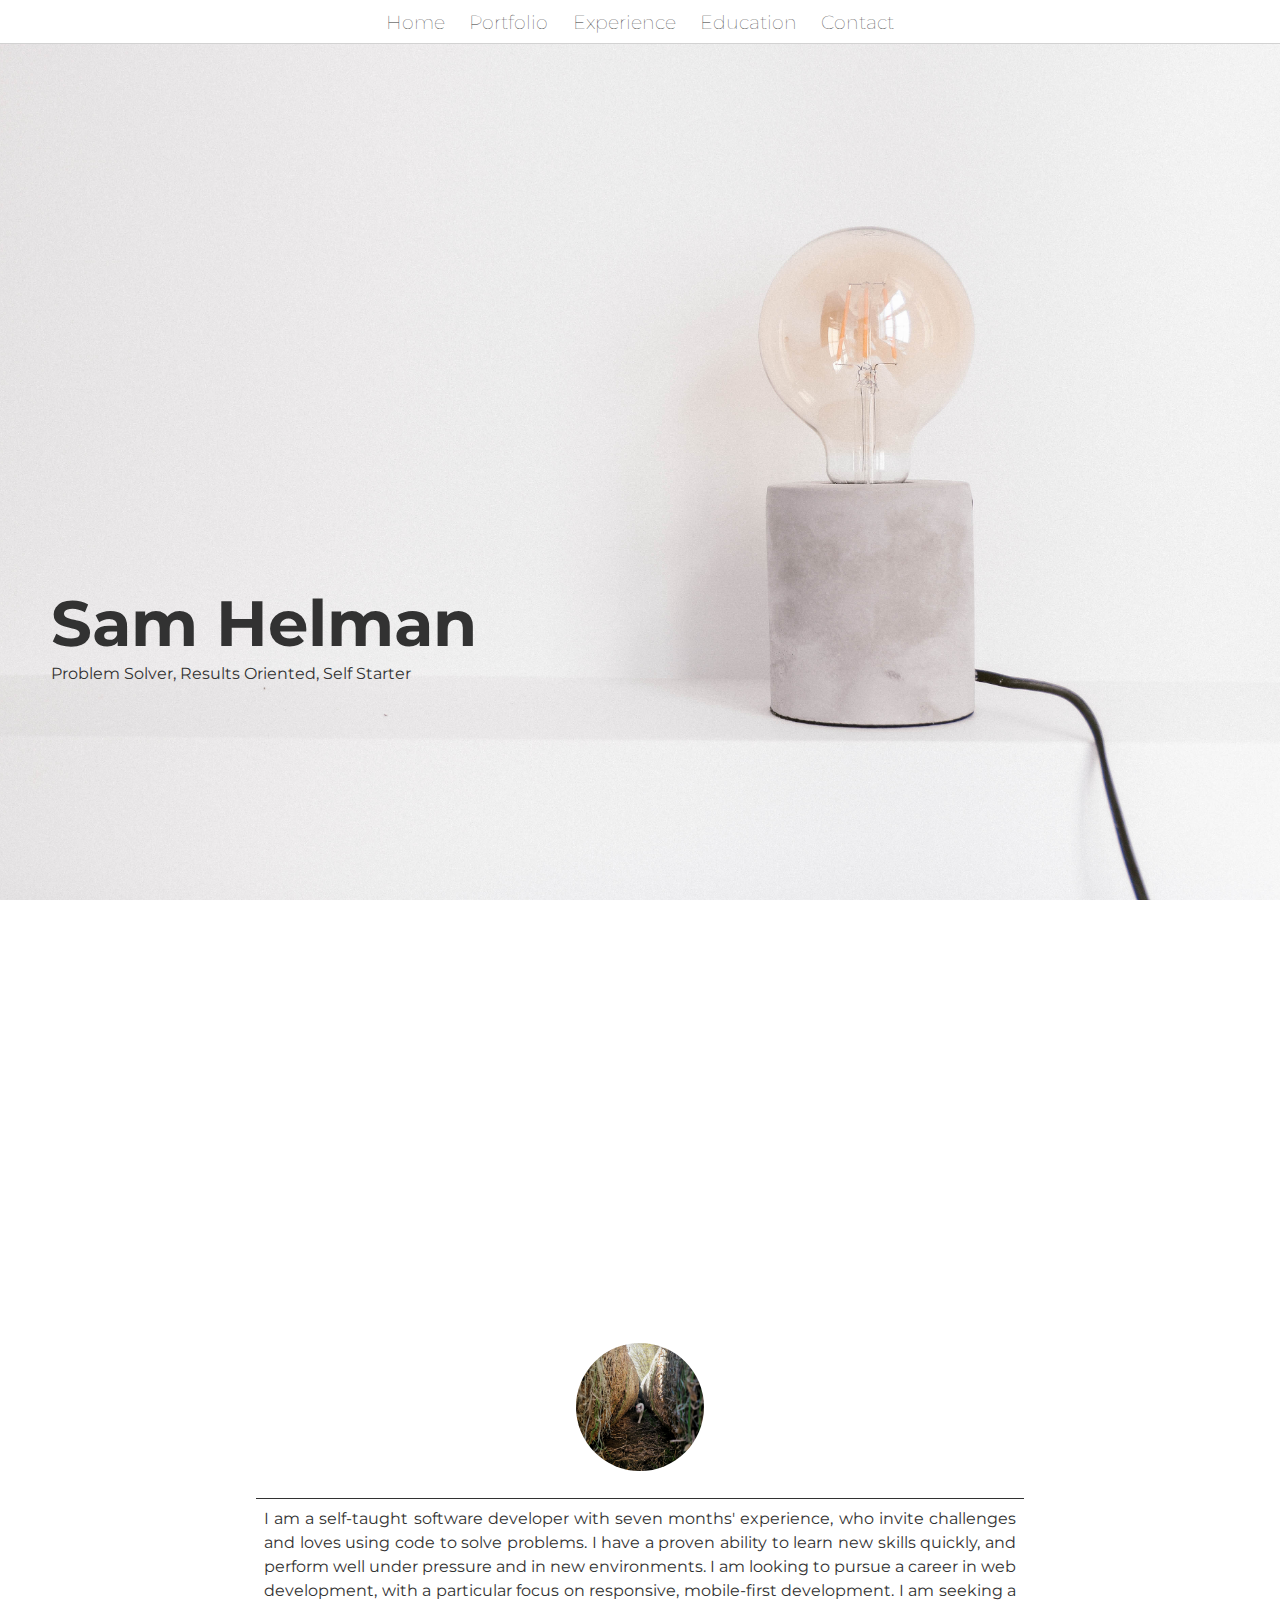
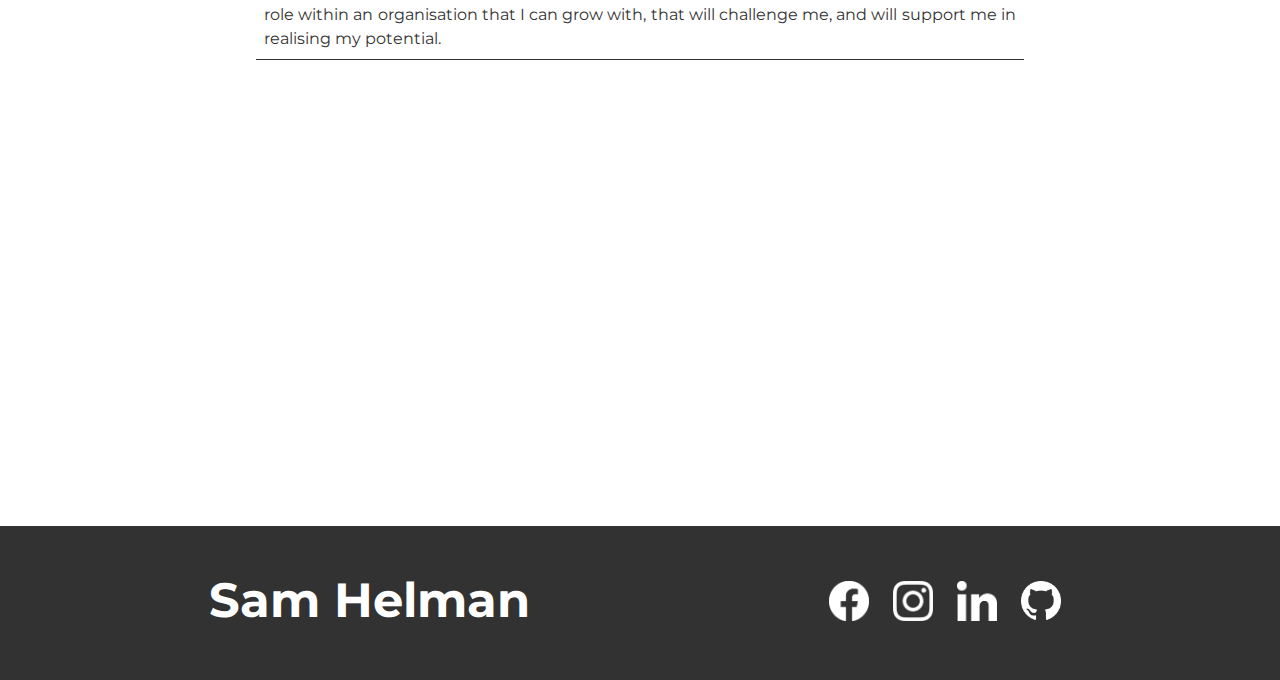
==== index.html @ f95c7892 "Fixed bug on title for short screen heights." ====
<!DOCTYPE html>
<html>
  <head>
    <link href="//fonts.googleapis.com/css2?family=Montserrat:ital,wght@0,400;0,500;0,600;1,200;1,300;1,400&display=swap" rel="stylesheet">
    <link rel="stylesheet" href="style.css">
    <meta name="viewport" content="width=device-width, initial-scale=1, minimum-scale=1" />
    <title>Sam Helman - Home</title>
    <link rel="SHORTCUT ICON" href="favicon.ico" type="image/x-icon" />
    <link rel="ICON" href="./icons/favicon.ico" type="image/ico" />
  </head>
  <body onresize="resizeNav()">

    <div id="grey" class="grey"></div>

    <header class="main-header">
      <img id="toggle" class="menu-icon" src="./icons/menu-icon.svg" alt="Menu" width="50px" height="50px"/>
      <nav class="nav main-nav">
        <ul id="nav-bar" class="collapsable">
          <li><a href="./index.html">Home</a></li>
          <li><a href="./portfolio.html">Portfolio</a></li>
          <li><a href="./experience.html">Experience</a></li>
          <li><a href="./education.html">Education</a></li>
          <li><a href="./dev.html">Contact</a></li>
        </ul>
      </nav>
    </header>

    <main>
      <div class="fill-screen main-content-title">
        <h1>Sam Helman</h1>
        <p>Problem Solver, Results Oriented, Self Starter</p>
      </div>
      
      <div class="fill-screen">
        <div class="profile-pic-container">
          <img id="profile-pic" class="profile-pic" src="./images/pierogi.jpg" alt="Image of Sam could not be displayed.">
        </div>
        <div class="quote-container">
          <p class="quote">
            I am a self-taught software developer with seven months' experience, 
            who invite challenges and loves using code to solve problems.
            I have a proven ability to learn new skills quickly, 
            and perform well under pressure and in new environments. 
            I am looking to pursue a career in web development, with a 
            particular focus on responsive, mobile-first development. 
            I am seeking a role within an organisation that I can grow with, 
            that will challenge me, and will support me in realising 
            my potential.
          </p>
        </div>     
      </div>  
    </main>

    <div id="open-image-container" class="open-image-container">
      <img id="close-icon" class="close-icon" src="./icons/close-white.svg">
      <div id="profilePic-grid" class="image-grid scroll-snap-parent">
        <div class="image-container scroll-snap-child">
          <img class="image" src="./images/pierogi.jpg">
        </div>
      </div>
    </div>
    
    <footer>
      <div class="footer">
        <h1 id="wide">Sam Helman</h1>
        <div class="icons">
          <a href="https://facebook.com/sam.helman.9/" target="_blank"><img src="./icons/fb.png" width=40px/></a>
          <a href="https://instagram.com/samhelman/" target="_blank"><img src="./icons/ig.png" width=40px/></a>
          <a href="www.linkedin.com/in/sam-helman" target="_blank"><img src="./icons/in.png" width=40px/></a>
          <a href="https://github.com/samhelman/" target="_blank"><img src="./icons/gh.png" width=40px/></a>
        </div>
        <h1 id="narrow">Sam Helman</h1>
      </div>
    </footer>
  </body>

  <!--sitewide script. script necessary for whole site.-->
  <script>
    //sets the height of the nav bar to auto
    function openNav() {
      document.getElementById("nav-bar").style.height = "auto"
    };
    //sets the height of the nav bar to zero
    function closeNav() {
      document.getElementById("nav-bar").style.height = "0"
    };
    //function that toggles the nav bar open/closed
    function toggleNav() {
      var height = document.getElementById("nav-bar").clientHeight
      if (height > 0) {
        closeNav()
      } else {
        openNav()
      }
    };
    const toggle = document.getElementById("toggle");
    toggle.addEventListener("click", toggleNav);
    
    //function to automatically show/hide the nav bar on orientation change
    function resizeNav() {
      if (window.innerWidth > 600) {
        document.getElementById("nav-bar").style.height = "auto"
      } else {
        document.getElementById("nav-bar").style.height = "0"
      }
    }
  </script>

  <!--page script only-->
  <script>
    
    //opens image, centers, disables scrolling when clicked

    function disableScroll() { 
      // Get the current page scroll position 
      scrollTop = window.pageYOffset || document.documentElement.scrollTop; 
      scrollLeft = window.pageXOffset || document.documentElement.scrollLeft, 
      // if any scroll is attempted, set this to the previous value 
      window.onscroll = function() { 
        window.scrollTo(scrollLeft, scrollTop); 
      }; 
    }  

    function enableScroll() { 
      window.onscroll = function() {}; 
    }

    function scrollToCenter(id) {
      var el = document.getElementById(id);
      el.scrollIntoView({block: "center"})
    }

    var grey = document.getElementById("grey")
    var imageContainer = document.getElementById("open-image-container")
    var closeIcon = document.getElementById("close-icon")

    function openImageContainer(id, child_id) {
      imageContainer.style.display = "initial"
      var el = document.getElementById(child_id)
      el.style.height = "auto"
      el.style.overflow = "scroll"
      el.scrollTo(0,0)
      grey.style.display = "initial"
      scrollToCenter(id)
      disableScroll()
    }

    function closeImageContainer() {
      imageContainer.style.display = "none"
      grey.style.display = "none"
      //closeGrid("grid")
      closeGrid("profilePic-grid")
      enableScroll()
    }

    function closeGrid(gridId) {
      var grid = document.getElementById(gridId)
      grid.style.height = "0"
      grid.style.overflow = "hidden"
    }

    //open image event listeners
    var profilePic = document.getElementById("profile-pic")
    profilePic.addEventListener("click", function(){openImageContainer("profile-pic", "profilePic-grid")})

    //close image event listeners
    grey.addEventListener("click", closeImageContainer)
    closeIcon.addEventListener("click", closeImageContainer)
  </script>
</html>
---- style.css ----
@import url("https://fonts.googleapis.com/css2?family=Montserrat:ital,wght@0,400;0,500;0,600;1,200;1,300;1,400&display=swap");

* {
  box-sizing: border-box;
  font-family: 'Montserrat', sans-serif;
  padding: 0;
  margin: 0;
  color: rgba(50,50,50,1);
}

.grey {
  display: none;
  position: fixed;
  top: 0;
  left: 0;
  background-color: rgba(0,0,0,.9);
  height: 100vh;
  overflow: hidden;
  width: 100vw;
  z-index: 100;
}

.main-header {
  font-size: 1.2em;
  background-color: white;
  height: auto;
  width: 100%;
}

.nav li {
  text-align: center;
}

.nav a {
  display: list-item;
  padding: .5em;
  text-decoration: none;
}

.nav a:hover {
  background-color: rgba(210,210,210,.3);
}

.main-nav {
  text-align: center;
  font-size: 1.2em;
  font-weight: lighter;
  border-bottom: 1px solid rgba(210,210,210,1);
}

.collapsable {
  height: 0;
  overflow: hidden;
}

main div {
  padding: 3vh 5vw;
}

.fill-screen {
  min-height: 100vh;
}

.half-screen {
  min-height: 50vh;
}

.quarter-screen {
  min-height: 25vh;
}

.main-content-title {
  background: url("./images/background-lightbulb.jpg") no-repeat center right scroll;
  background-size: cover;
  padding: 10vh 4vw;
}

.main-content-title h1 {
  font-size: 12vw;
}

.main-content-title p {
  font-size: 4vw;
  padding: 0;
}

main h2 {
  text-align: center;
}

main p {
  font-size: 1.2em;
  text-align: justify;
  line-height: 1.5rem;
  padding-top: 1.25rem;
}

main ul {
  list-style-position: inside;
}

main li {
  font-size: 1.2em;
  text-align: left;
  line-height: 1.5rem;
  padding-top: 1.25rem;
}

.background-image {
  background: url(./images/pierogi.jpg) no-repeat center center fixed;
  background-size: cover;
}

.secondary {
  background-color: rgba(100,100,100,1);
}

.secondary h1 {
  color: white;
}

.secondary h2 {
  color: white;
}

.secondary p {
  color: white;
}

.secondary li {
  color: white;
}

.secondary a {
  color: white;
}

.quote {
  padding: .5em;
  border-top: 1px solid rgba(50,50,50,1);
  border-bottom: 1px solid rgba(50,50,50,1);
  margin-right: 5vw;
  margin-left: 5vw;
}

.profile-pic-container {
  padding: 0;
  position: relative;
}

.profile-pic {
  margin: 3vh auto;
  display: block;
  width: 30%;
  border-radius: 50%;
}

.profile-pic-open {
  height: 0;
  overflow: hidden;
  padding: 0;
  position: absolute;
  top: 50%;
  left: 50%;
  margin-right: -50%;
  transform: translate(-50%, -50%);
  z-index: 101;
}

.open-image {
  max-width: 99vw;
  max-height: 99vh;
  border: 3px solid rgba(50,50,50,1)
}

.close-icon {
  position: fixed;
  right: 0;
  width: 5vw;
  max-width: 25px;
  margin: 3%;
  background-color: rgba(0,0,0,.5);
  z-index: 105;
}

.footer {
  background-color: rgba(50,50,50,1);
  padding: 5vh 5vw;
  display: inline-block;
  width: 100%;
}

.footer h1 {
  color: white;
  font-size: 3em;
  text-align: center;
  margin: auto;
  margin-top: 5vh;
  line-height: auto;
}

#wide {
  display: none;
}

#narrow {
  display: block;
}

.icons {
  text-align: center;
  margin: 0 auto;
}

.icons img {
  margin: 10px;
}

.button {
  font-size: 1.2em;
  background-color: seagreen;
  color: white;
  border-radius: 1rem;
  padding: 1rem;
  display: inline-flex;
  text-decoration: none;
}

.container {
  padding: 0;
}

.top-item {
  padding: .5em 0 .5em 0;
}

.bottom-item {
  padding: 1em 0 1em 0;
}

.preview {
  max-width: 100%;
  max-height: 80vh;
  border: 2px solid white;
  display: block;
  margin: auto;
}

.relative {
  position: relative;
}

.coming-soon {
  font-size: 4em;
  text-align: center;
  color: white;
  position: absolute;
  top: 50%;
  left: 50%;
  margin-right: -50%;
  transform: translate(-50%, -50%);
}

.open-image-container {
  display: none;
  width: 95vw;
  height: 95vh;
  position: fixed;
  margin: 0;
  top: 50%;
  left: 50%;
  transform: translate(-50%,-50%);
  background-color: rgba(100,100,100,.5);
  border: 1px solid white;
  z-index: 101;
}

.image-grid {
  display: grid;
  max-width: 94vw;
  max-height: 94vh;
  height: 0;
  overflow-x: scroll;
  -ms-overflow-style: none;
  scrollbar-width: none;
}

.image-grid::-webkit-scrollbar {
  display: none;
}

.image-container {
  height: 94vh;
  max-width: 94vw;
  max-height: 94vh;
}

.image {
  max-width: 92vw;
  max-height: 92vh;
  display: block;
  margin: 2vh auto;
  position: relative;
  margin: 0;
  top: 50%;
  left: 50%;
  transform: translate(-50%, -50%);
}

.scroll-snap-parent {
  scroll-snap-type: y mandatory;
}

.scroll-snap-child {
  scroll-snap-align: center;
}

.school-info {
  padding-left: 0;
  padding-right: 0;
}

div .subtitle {
  padding: 0;
  font-size: 1em;
  font-style: italic;
  text-align: left;
}

.warwick-background {
  background: url(./images/warwick.jpg) no-repeat center center fixed;
  background-size: cover;
}

.western-background {
  background: url(./images/western.jpg) no-repeat center center fixed;
  background-size: cover;
}

.image-link {
  display: block;
  margin: auto;
}

.image-link-image {
  display: block;
  margin: auto;
  max-width: 100%;
  max-height: 80vh;
}

.overlay-container {
  position: relative;
  padding: 0;
}

.overlay {
  height: 100%;
  width: 100%;
  padding: 0;
  position: absolute;
  top: 0;
  bottom: 0;
  left: 0;
  right: 0;
  opacity: 0;
  transition: .5s ease;
  background-color: rgb(0,0,0);
}

.overlay:hover {
  opacity: .5;
}

@media only screen and (min-width: 800px) {
  .footer {
    display: inline-flex;
  }
  .footer h1 {
    margin-top: 0;
  }
  #wide {
    display: initial;
  }
  #narrow {
    display: none;
  }
}

@media only screen and (min-width: 600px) {
  .menu-icon {
      display: none;
  }
  .collapsable {
    height: auto;
  }
  .main-header {
    position: fixed;
    height: 44px;
    z-index: 10;
  }
  main {
    position: relative;
    top: 44px;
  }
  .main-nav {
    font-size: 1em;
  }
  .nav li {
    display: inline;
  }
  .nav a {
    display: inline-block;
  }
  .main-content-title {
    padding: 60vh 4vw;
  }
  .main-content-title h1 {
    font-size: 4em;
  }
  .main-content-title p {
    font-size: 1em;
  }
  .profile-pic {
    width: 8rem;
  }
  .quote-container {
    padding: 0;
  }
  main div {
    padding: 10vh 15vw;
  }
  .top {
    padding-top: 5vh;
  }
  main div p {
    font-size: 1em;
  }
  main div li {
    font-size: 1em;
  }
  .main-content-title {
    background-attachment: fixed;
  }
  .button {
    font-size: 1em;
  }
  .container {
    display: inline-flex;
    margin-bottom: 1em;
  }
  .left-item {
    padding: 0;
    margin-right: .5rem;
    width: 50%;
  }
  .right-item {
    padding: 0;
    margin-left: .5rem;
    width: 50%;
  }
  .preview {
    position: relative;
    margin: 0;
    top: 50%;
    left: 50%;
    transform: translate(-50%,-50%);
    height: auto;
    max-height: 70vh;
    width: auto;
    max-width: 100%;
  }
  .image-link {
    position: relative;
    top: 50%;
    left: 50%;
    transform: translate(-50%, -50%);
  }
  .button:hover {
    background-color: rgba(50,50,50,1);
    color: white;
  }
  .close-icon {
    width: 3rem;
    margin: 1rem;
  }
  #coming-soon {
    min-height: 50vh;
  }
  .school-info {
    padding: 0;
  }
  .school .subtitle {
    font-size: .8em;
  }
  .footer {
    position: relative;
    top: 44px;
  }
}

@media only screen and (max-height: 450px) {
  .main-content-title {
    padding: 10vh 4vw;
  }
}
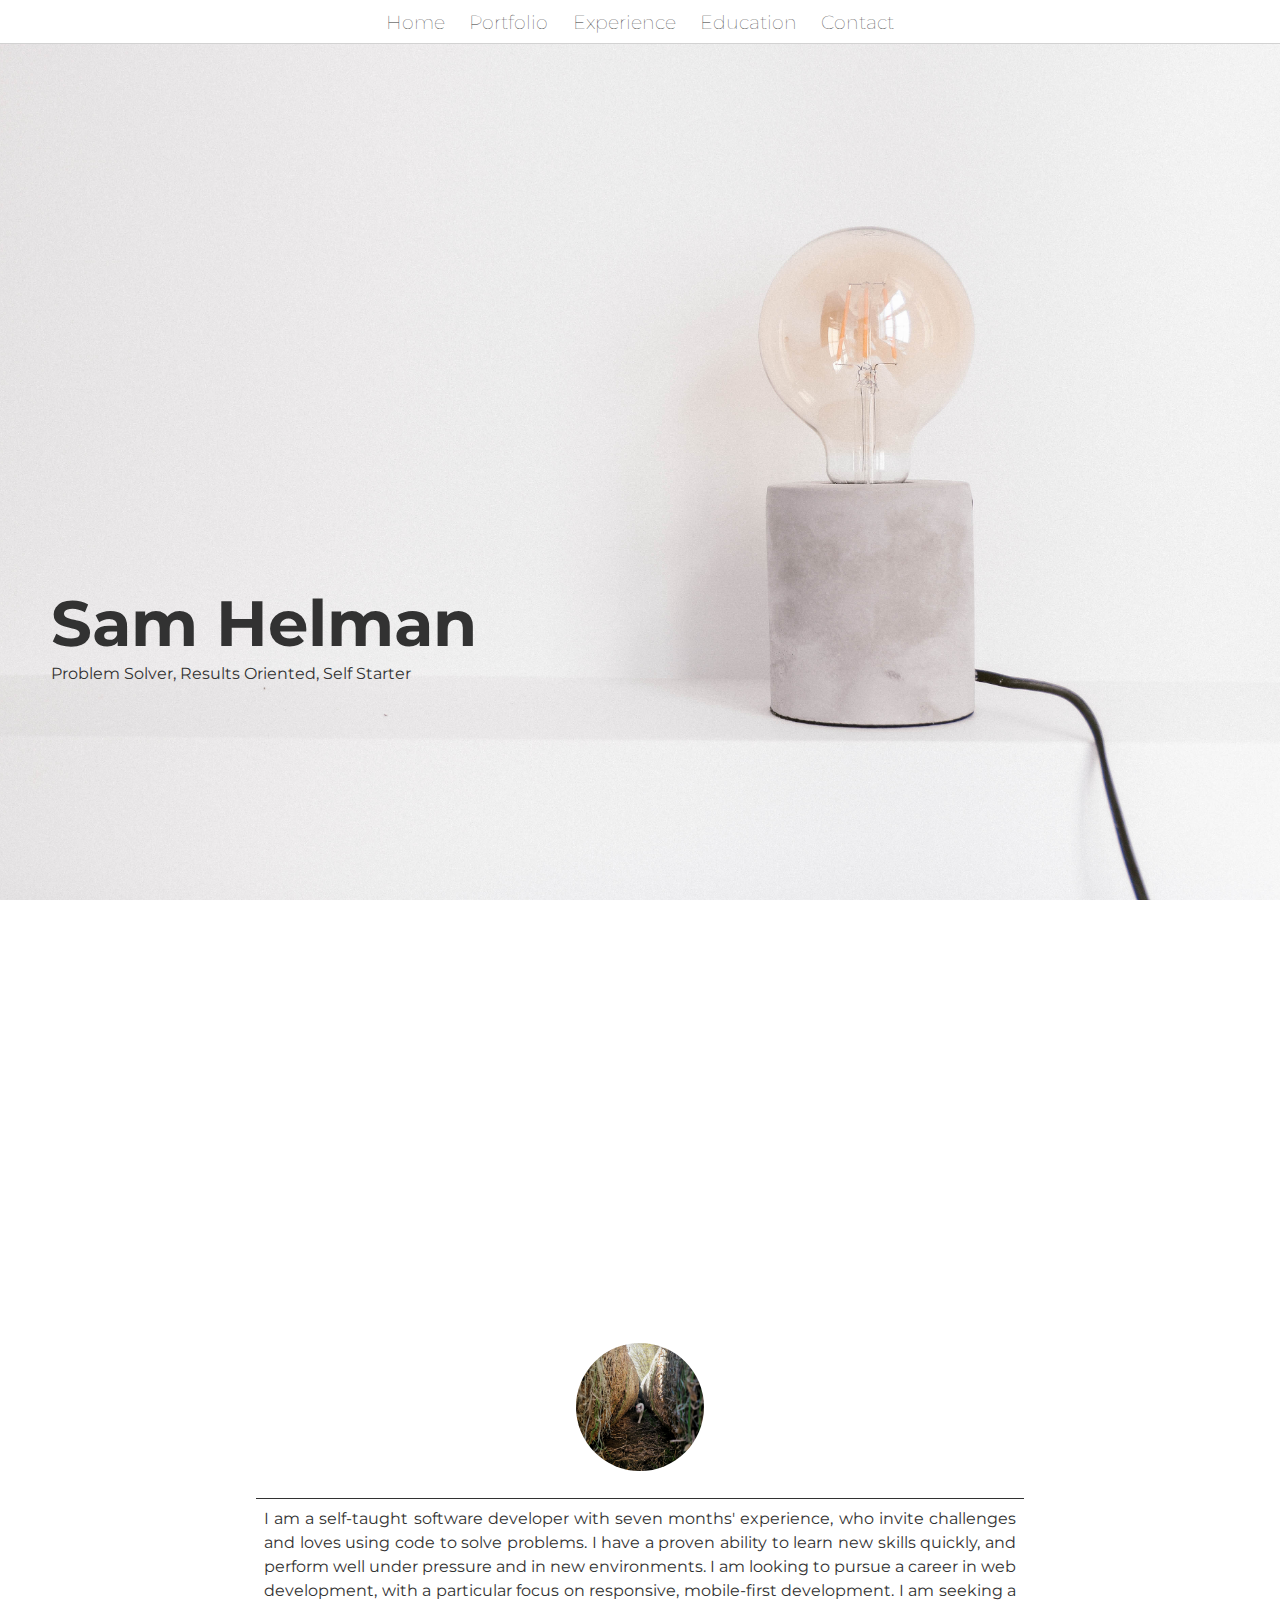
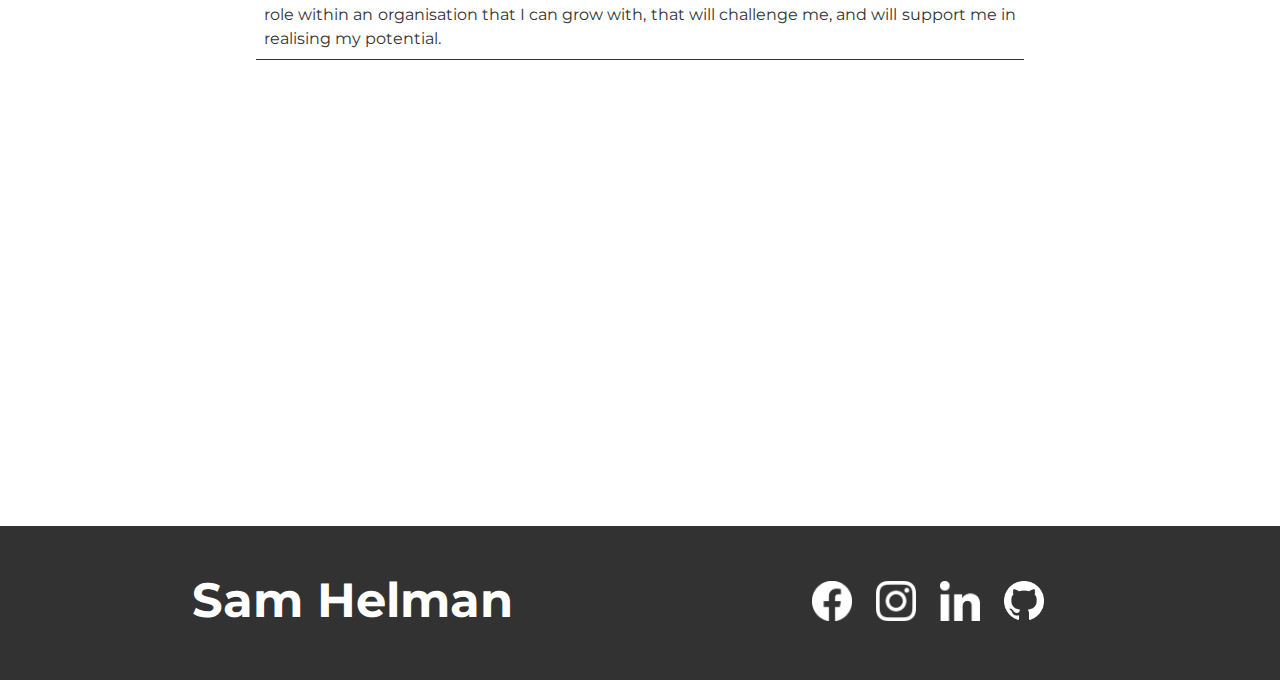
==== commit 9d959ea3: "Updated footer to link to home page when 'Sam Helman' is clicked" ====
--- a/index.html
+++ b/index.html
@@ -16,11 +16,11 @@
       <img id="toggle" class="menu-icon" src="./icons/menu-icon.svg" alt="Menu" width="50px" height="50px"/>
       <nav class="nav main-nav">
         <ul id="nav-bar" class="collapsable">
-          <li><a href="./index.html">Home</a></li>
-          <li><a href="./portfolio.html">Portfolio</a></li>
-          <li><a href="./experience.html">Experience</a></li>
-          <li><a href="./education.html">Education</a></li>
-          <li><a href="./dev.html">Contact</a></li>
+          <li><a href="https://samhelman.github.io/">Home</a></li>
+          <li><a href="https://samhelman.github.io/portfolio">Portfolio</a></li>
+          <li><a href="https://samhelman.github.io/experience">Experience</a></li>
+          <li><a href="https://samhelman.github.io/education">Education</a></li>
+          <li><a href="https://samhelman.github.io/contact">Contact</a></li>
         </ul>
       </nav>
     </header>
@@ -62,14 +62,16 @@
     
     <footer>
       <div class="footer">
-        <h1 id="wide">Sam Helman</h1>
+        <div class="link-container" id="wide">
+          <a href="https://samhelman.github.io/"><h1>Sam Helman</h1></a>
+        </div>
         <div class="icons">
           <a href="https://facebook.com/sam.helman.9/" target="_blank"><img src="./icons/fb.png" width=40px/></a>
           <a href="https://instagram.com/samhelman/" target="_blank"><img src="./icons/ig.png" width=40px/></a>
-          <a href="www.linkedin.com/in/sam-helman" target="_blank"><img src="./icons/in.png" width=40px/></a>
+          <a href="https://linkedin.com/in/sam-helman" target="_blank"><img src="./icons/in.png" width=40px/></a>
           <a href="https://github.com/samhelman/" target="_blank"><img src="./icons/gh.png" width=40px/></a>
         </div>
-        <h1 id="narrow">Sam Helman</h1>
+        <a href="https://samhelman.github.io/"><h1 id="narrow">Sam Helman</h1></a>
       </div>
     </footer>
   </body>
@@ -167,4 +169,4 @@
     grey.addEventListener("click", closeImageContainer)
     closeIcon.addEventListener("click", closeImageContainer)
   </script>
-</html>+</html>
--- a/style.css
+++ b/style.css
@@ -135,12 +135,14 @@
   color: white;
 }
 
+.quote-container {
+  padding: 0;
+}
+
 .quote {
   padding: .5em;
   border-top: 1px solid rgba(50,50,50,1);
   border-bottom: 1px solid rgba(50,50,50,1);
-  margin-right: 5vw;
-  margin-left: 5vw;
 }
 
 .profile-pic-container {
@@ -190,15 +192,20 @@
   width: 100%;
 }
 
-.footer h1 {
-  color: white;
-  font-size: 3em;
+.footer a h1 {
+  color: white;
+  font-size: 3rem;
   text-align: center;
   margin: auto;
   margin-top: 5vh;
   line-height: auto;
 }
 
+.link-container {
+  text-align: center;
+  width: 100%;
+}
+
 #wide {
   display: none;
 }
@@ -210,6 +217,7 @@
 .icons {
   text-align: center;
   margin: 0 auto;
+  width: 100%;
 }
 
 .icons img {
@@ -372,11 +380,58 @@
   opacity: .5;
 }
 
+.get-in-touch {
+  top: 44px;
+}
+
+.form-container label {
+  color: white;
+  font-size: 1.2em;
+}
+
+.form-container input {
+  margin-top: 5px;
+  margin-bottom: 20px;
+  font-size: 1.2em;
+  border: 1px solid rgba(50,50,50,1);
+  padding: 5px;
+}
+
+.form-container .input {
+  width: 100%;
+}
+
+.form-container textarea {
+  margin-top: 5px;
+  margin-bottom: 20px;
+  width: 100%;
+  min-height: 200px;
+  height: 30vh;
+  padding: 5px;
+  font-size: 1.2em;
+  border: 1px solid rgba(50,50,50,1);
+}
+
+.form-container .disclaimer {
+  margin: 5px;
+}
+
+.form-container .disclaimer-label {
+  font-size: 0.9em;
+}
+
+.form-container .submit-button {
+  border-radius: 5px;
+  padding: 10px;
+  margin-top: 20px;
+  margin-bottom: 5px;
+}
+
 @media only screen and (min-width: 800px) {
   .footer {
     display: inline-flex;
   }
-  .footer h1 {
+  .footer a h1 {
     margin-top: 0;
   }
   #wide {
@@ -424,8 +479,9 @@
   .profile-pic {
     width: 8rem;
   }
-  .quote-container {
-    padding: 0;
+  .quote {
+    margin-right: 5vw;
+    margin-left: 5vw;
   }
   main div {
     padding: 10vh 15vw;
@@ -497,6 +553,21 @@
     position: relative;
     top: 44px;
   }
+  .get-in-touch p {
+    text-align: center;
+  }
+  .form-container input {
+    font-size: 1em;
+  }
+  .form-container label {
+    font-size: 1em;
+  }
+  .form-container textarea {
+    font-size: 1em;
+  }
+  .form-container .disclaimer-label {
+    font-size: .8em;
+  }
 }
 
 @media only screen and (max-height: 450px) {
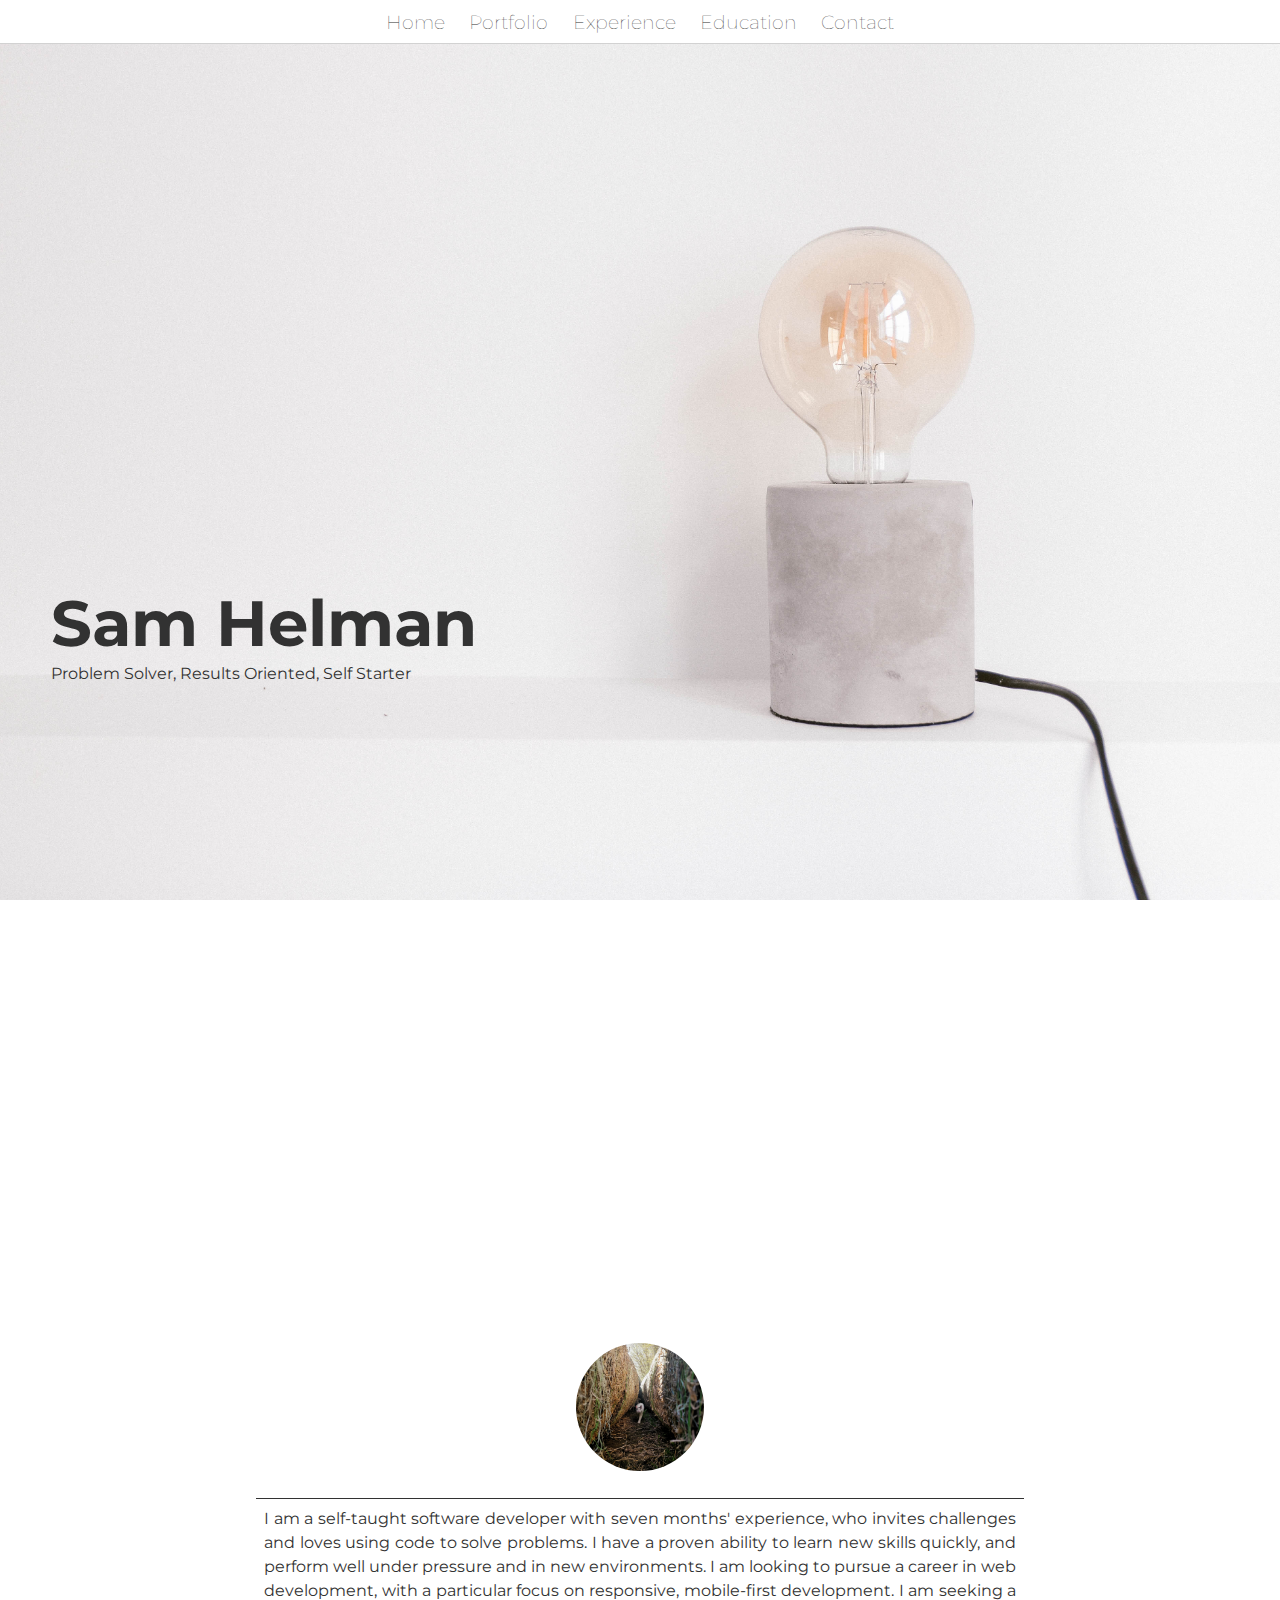
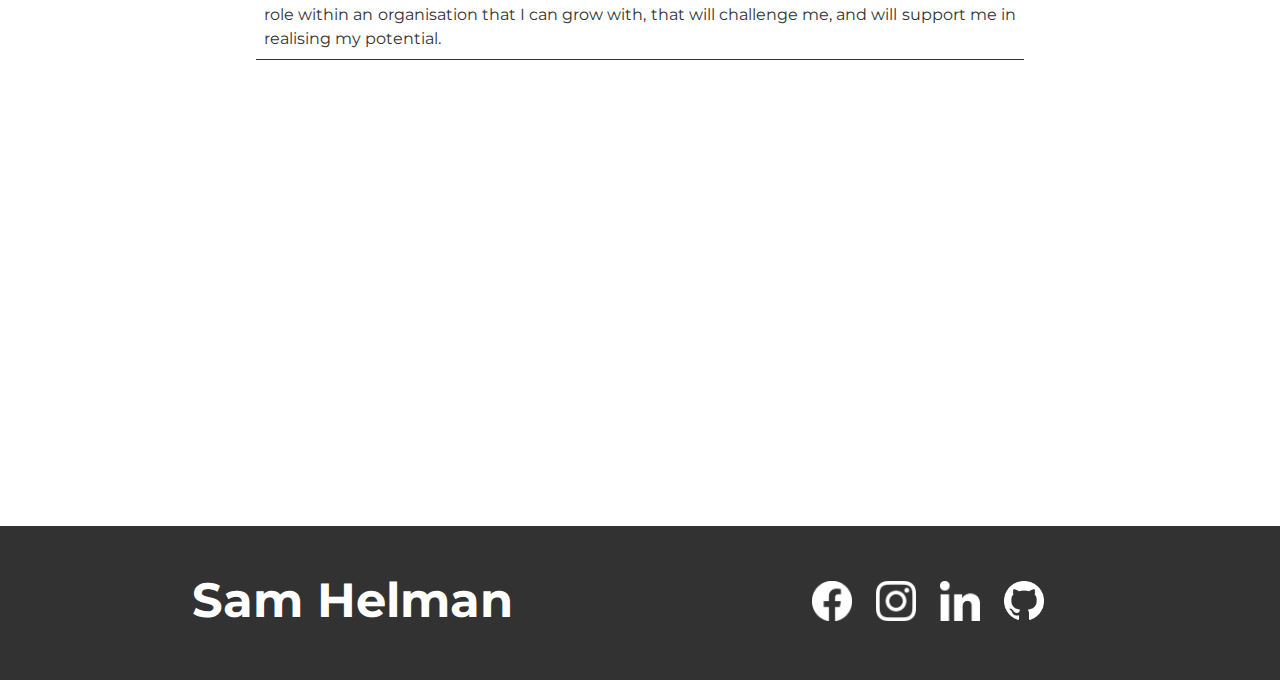
==== commit c8488356: "Fixed spelling and grammar mistakes." ====
--- a/index.html
+++ b/index.html
@@ -38,7 +38,7 @@
         <div class="quote-container">
           <p class="quote">
             I am a self-taught software developer with seven months' experience, 
-            who invite challenges and loves using code to solve problems.
+            who invites challenges and loves using code to solve problems.
             I have a proven ability to learn new skills quickly, 
             and perform well under pressure and in new environments. 
             I am looking to pursue a career in web development, with a 
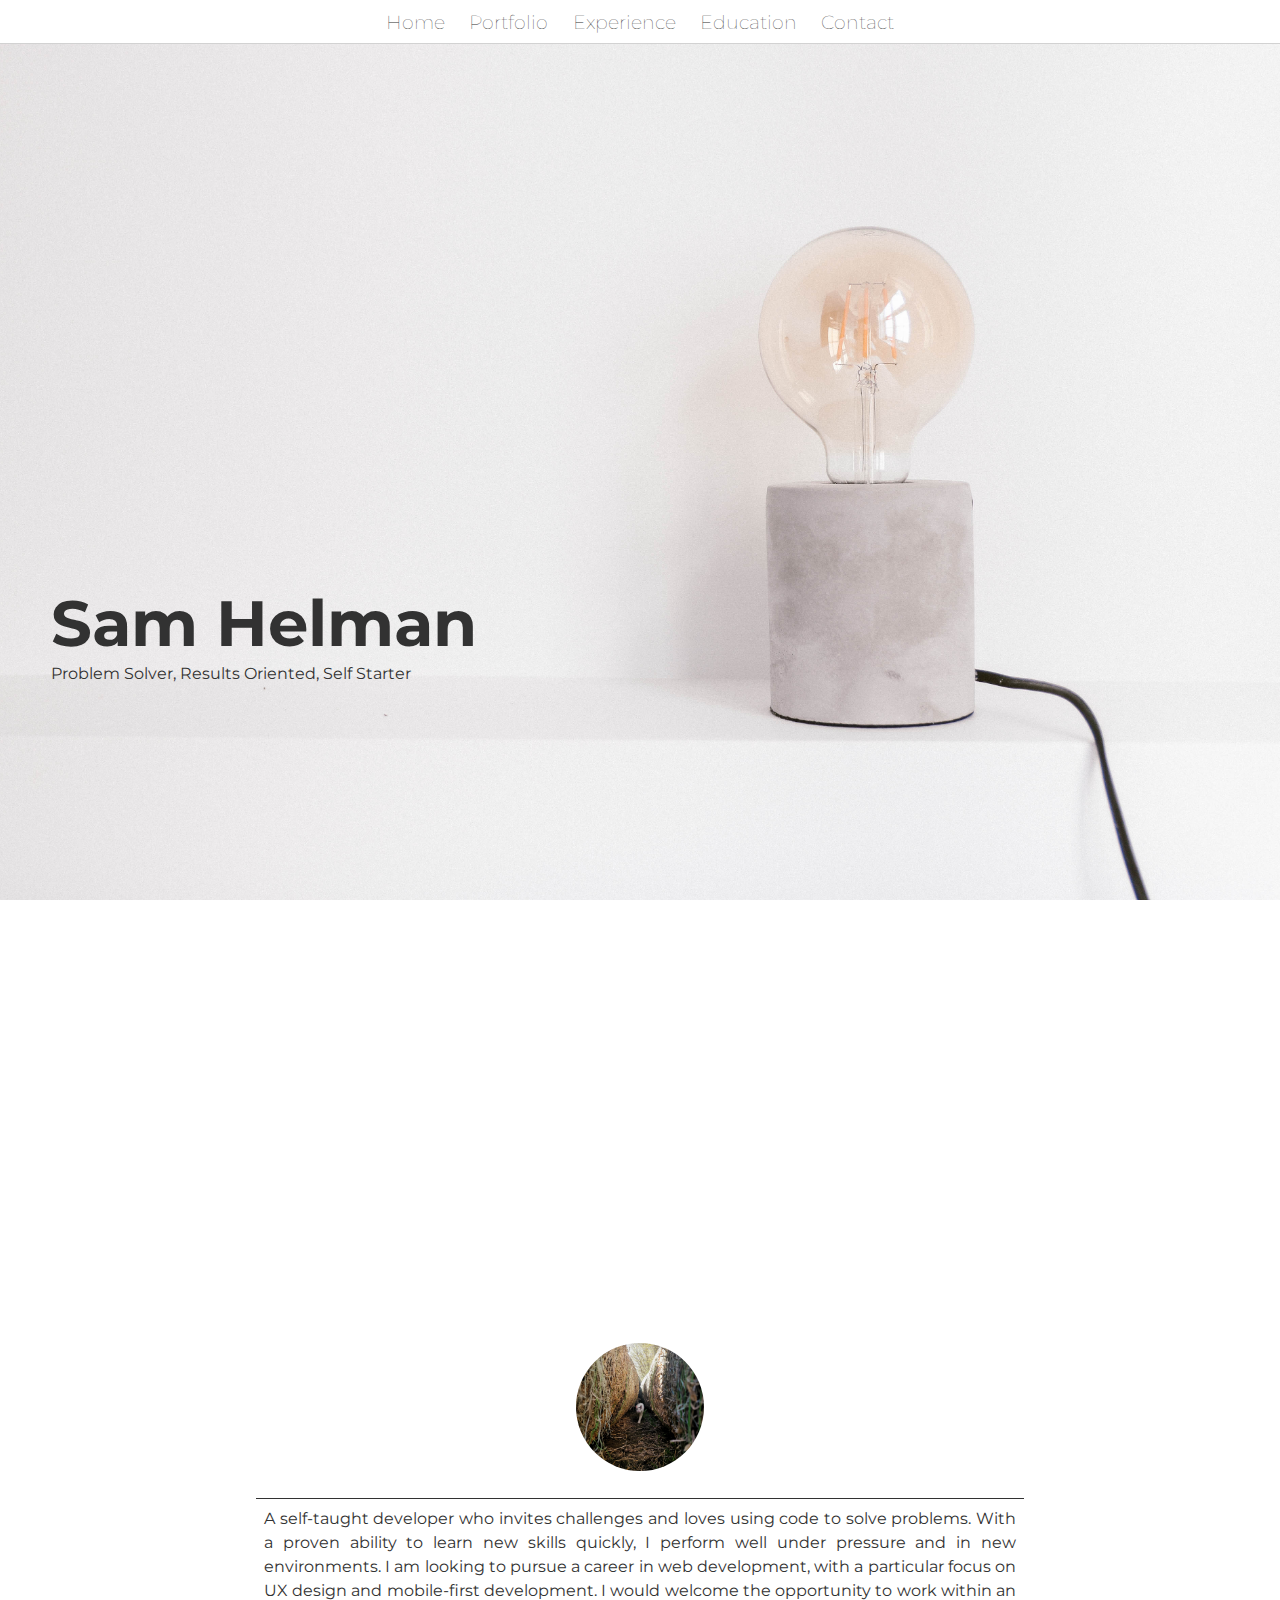
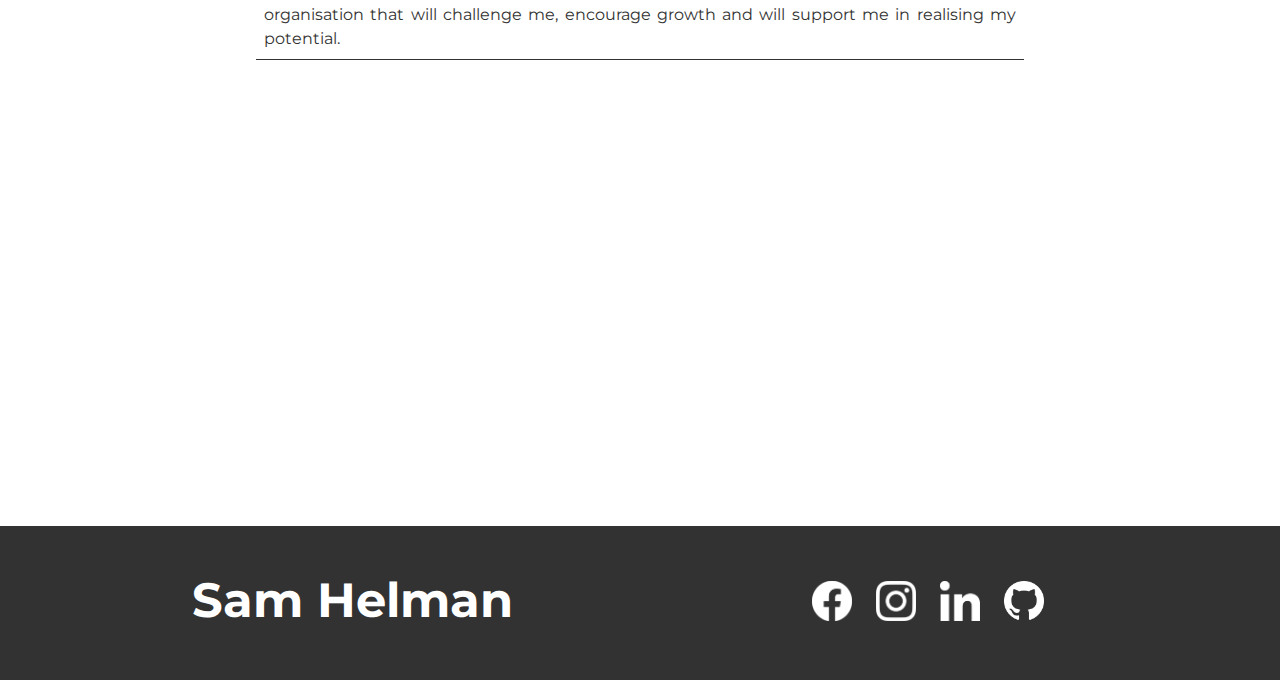
==== commit 42fcecac: "Made minor changes to wording of paragraphs." ====
--- a/index.html
+++ b/index.html
@@ -37,15 +37,12 @@
         </div>
         <div class="quote-container">
           <p class="quote">
-            I am a self-taught software developer with seven months' experience, 
-            who invites challenges and loves using code to solve problems.
-            I have a proven ability to learn new skills quickly, 
-            and perform well under pressure and in new environments. 
-            I am looking to pursue a career in web development, with a 
-            particular focus on responsive, mobile-first development. 
-            I am seeking a role within an organisation that I can grow with, 
-            that will challenge me, and will support me in realising 
-            my potential.
+            A self-taught developer who invites challenges and loves using code to solve problems. 
+            With a proven ability to learn new skills quickly, I perform well under pressure and in 
+            new environments. I am looking to pursue a career in web development, with a particular 
+            focus on UX design and mobile-first development. I would welcome the opportunity to work 
+            within an organisation that will challenge me, encourage growth and will support me in realising 
+            my potential. 
           </p>
         </div>     
       </div>  
--- a/style.css
+++ b/style.css
@@ -51,6 +51,7 @@
 .collapsable {
   height: 0;
   overflow: hidden;
+  transition: height 1s linear;
 }
 
 main div {
@@ -574,4 +575,4 @@
   .main-content-title {
     padding: 10vh 4vw;
   }
-}+}
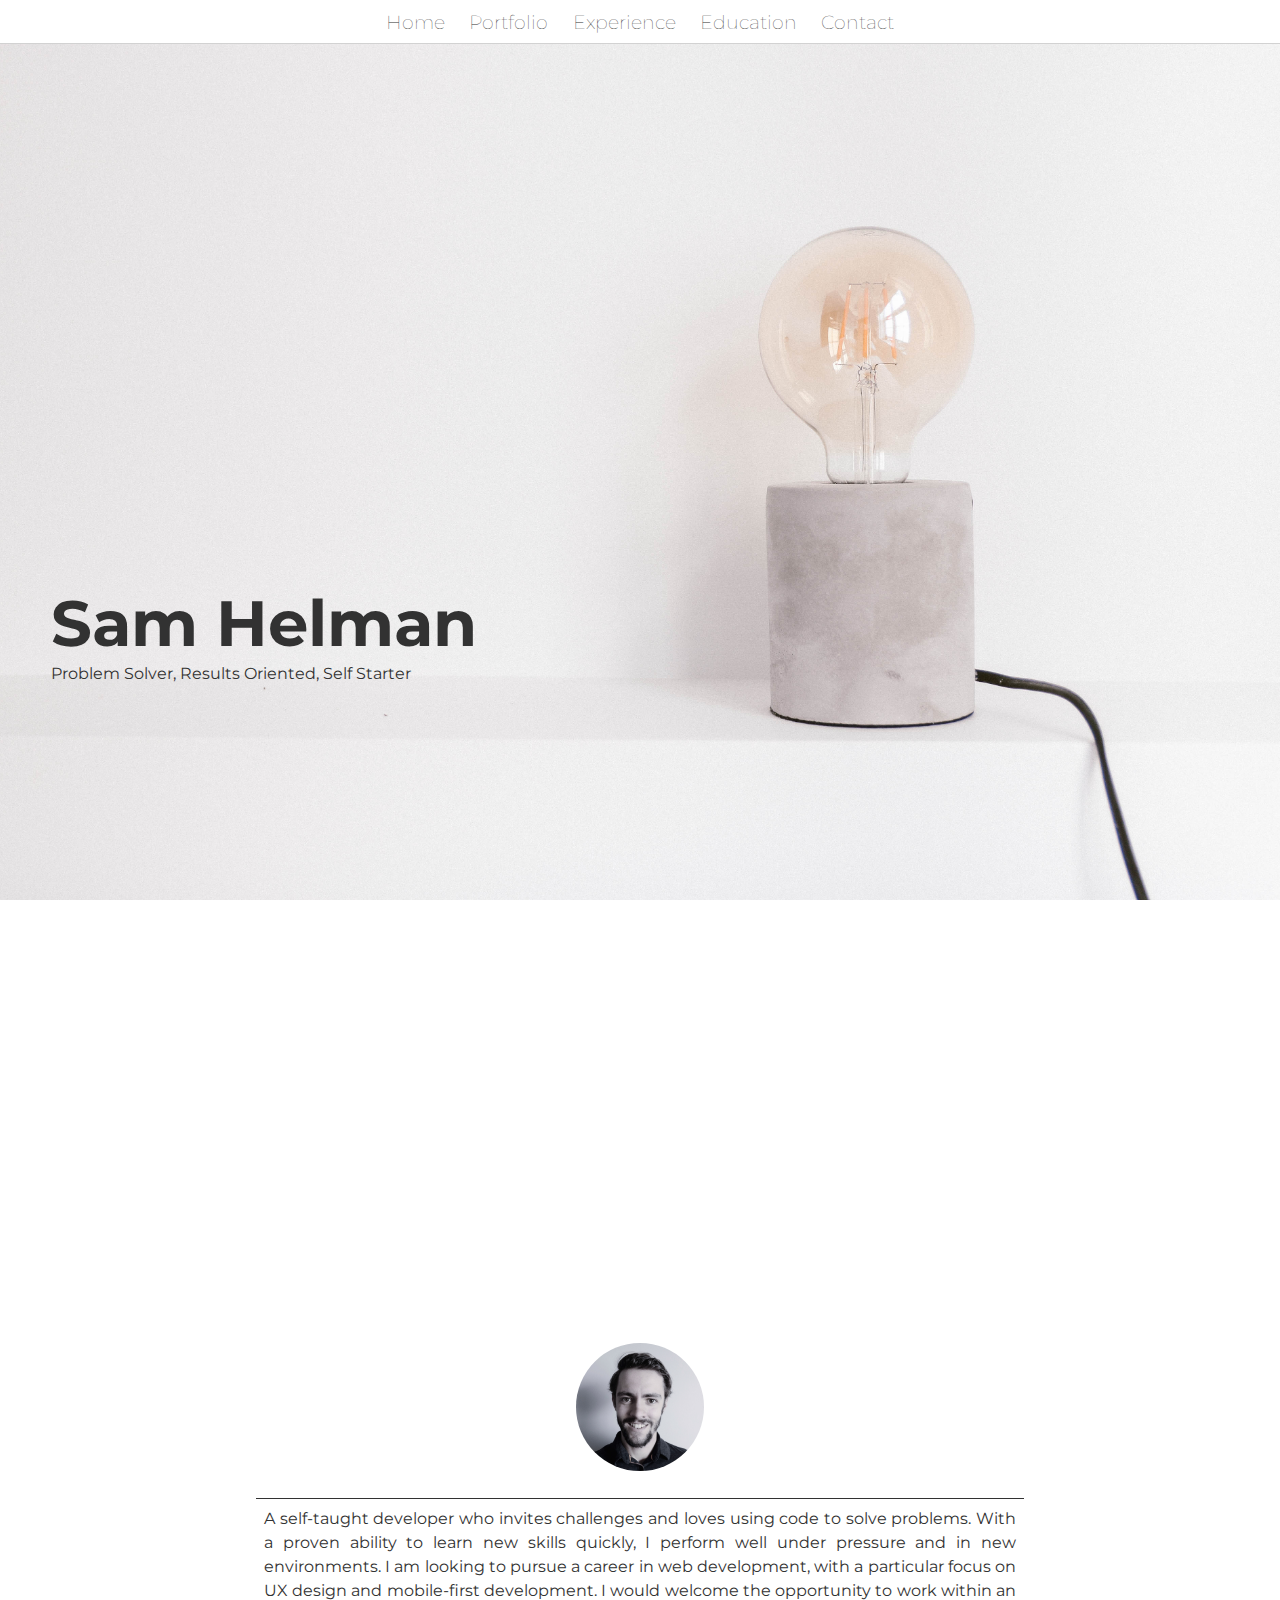
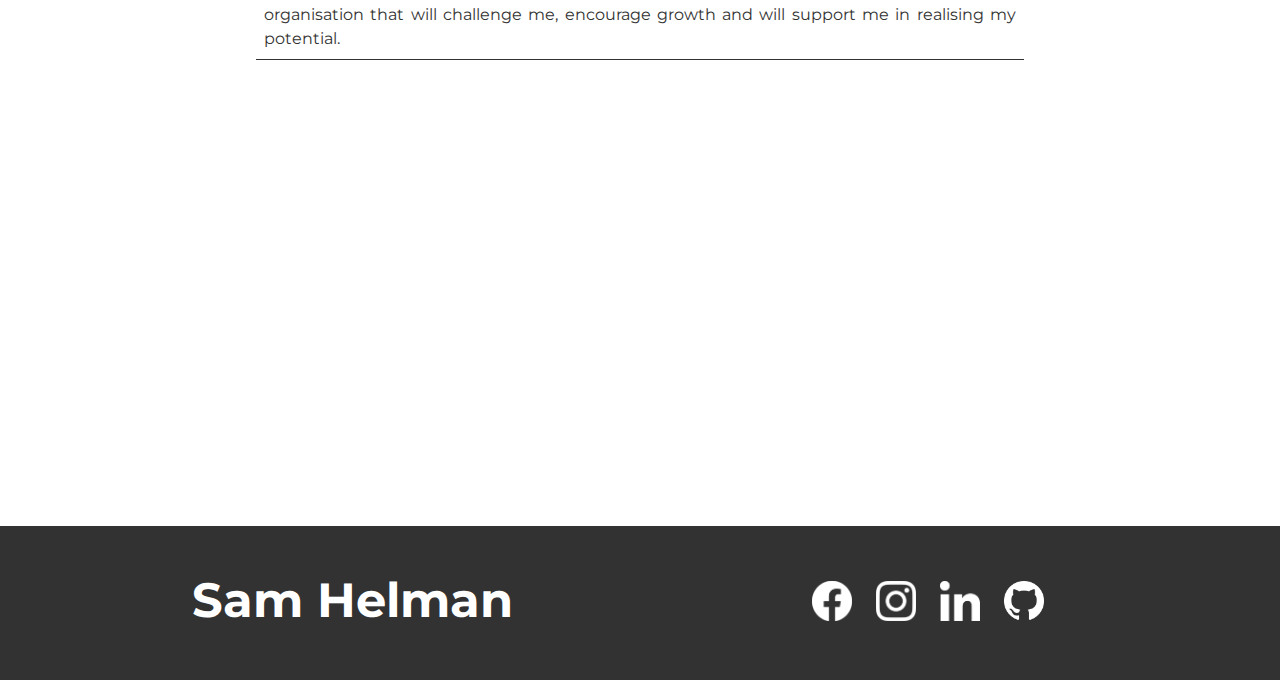
==== commit d4b61fcb: "Updated portfolio to reflect current projects." ====
--- a/index.html
+++ b/index.html
@@ -33,7 +33,7 @@
       
       <div class="fill-screen">
         <div class="profile-pic-container">
-          <img id="profile-pic" class="profile-pic" src="./images/pierogi.jpg" alt="Image of Sam could not be displayed.">
+          <img id="profile-pic" class="profile-pic" src="./images/pp.jpg" alt="Image of Sam could not be displayed.">
         </div>
         <div class="quote-container">
           <p class="quote">
@@ -52,7 +52,7 @@
       <img id="close-icon" class="close-icon" src="./icons/close-white.svg">
       <div id="profilePic-grid" class="image-grid scroll-snap-parent">
         <div class="image-container scroll-snap-child">
-          <img class="image" src="./images/pierogi.jpg">
+          <img class="image" src="./images/pp.jpg">
         </div>
       </div>
     </div>
--- a/style.css
+++ b/style.css
@@ -108,7 +108,7 @@
 }
 
 .background-image {
-  background: url(./images/pierogi.jpg) no-repeat center center fixed;
+  background: url(./images/desk.jpg) no-repeat center center fixed;
   background-size: cover;
 }
 
@@ -250,24 +250,29 @@
 .preview {
   max-width: 100%;
   max-height: 80vh;
-  border: 2px solid white;
+  border: 2px solid rgba(100,100,100,1);
   display: block;
   margin: auto;
 }
 
+.secondary .preview {
+  border-color: white;
+}
+
 .relative {
   position: relative;
 }
 
 .coming-soon {
-  font-size: 4em;
+  font-size: 3em;
   text-align: center;
   color: white;
   position: absolute;
   top: 50%;
   left: 50%;
-  margin-right: -50%;
   transform: translate(-50%, -50%);
+  width: 100%;
+  padding: 0 5vw;
 }
 
 .open-image-container {
@@ -544,6 +549,9 @@
   #coming-soon {
     min-height: 50vh;
   }
+  .coming-soon {
+    font-size: 4em;
+  }
   .school-info {
     padding: 0;
   }
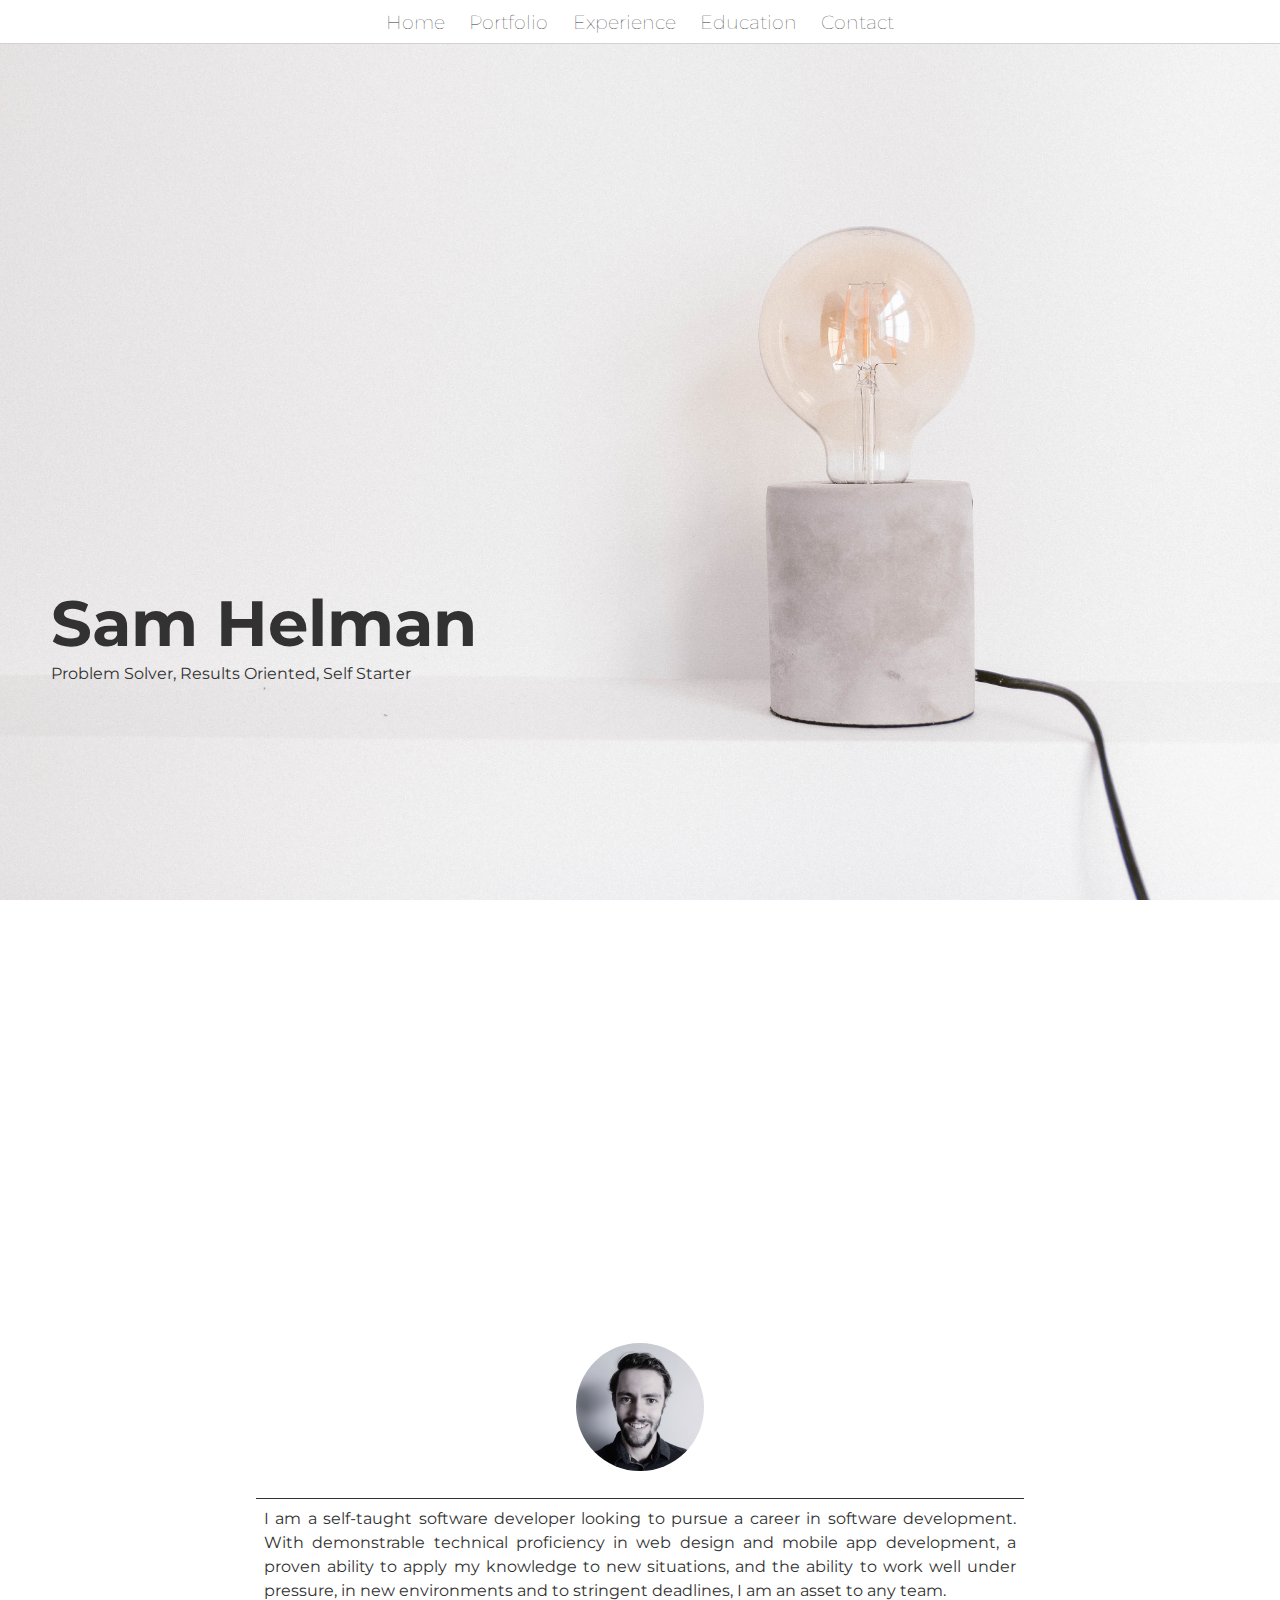
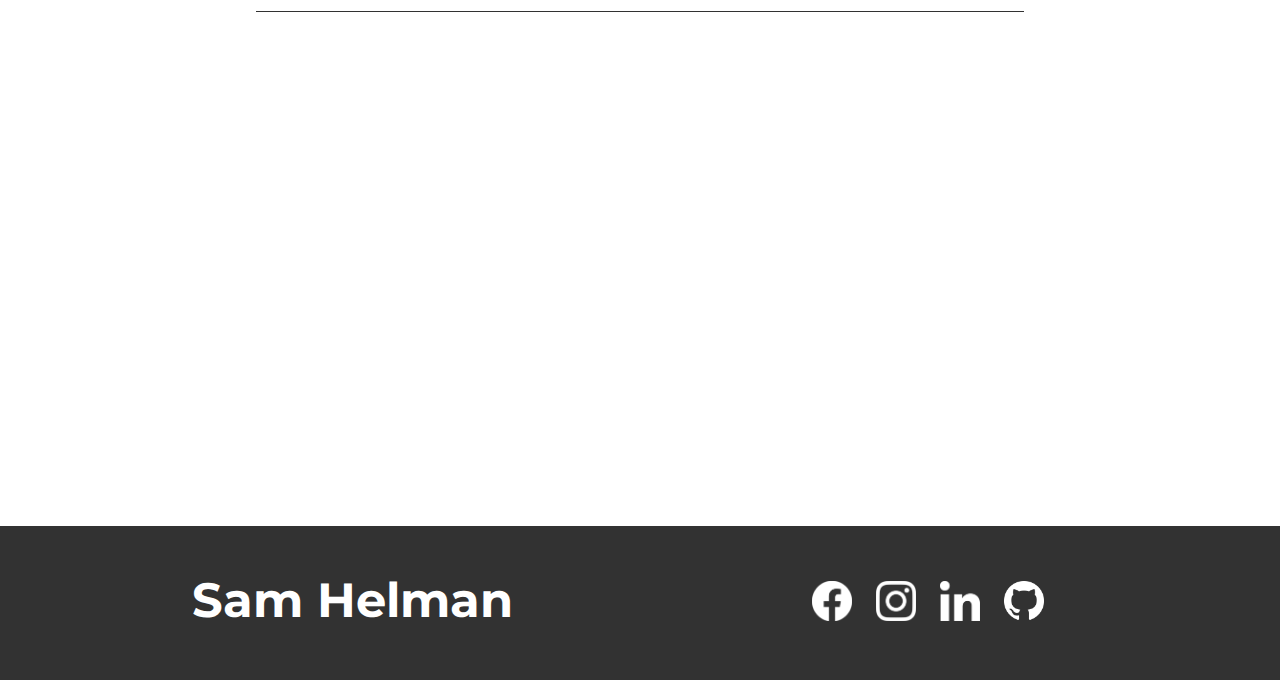
==== commit d4a66efd: "Updated content to reflect updated resume." ====
--- a/index.html
+++ b/index.html
@@ -37,12 +37,10 @@
         </div>
         <div class="quote-container">
           <p class="quote">
-            A self-taught developer who invites challenges and loves using code to solve problems. 
-            With a proven ability to learn new skills quickly, I perform well under pressure and in 
-            new environments. I am looking to pursue a career in web development, with a particular 
-            focus on UX design and mobile-first development. I would welcome the opportunity to work 
-            within an organisation that will challenge me, encourage growth and will support me in realising 
-            my potential. 
+            I am a self-taught software developer looking to pursue a career in software development. With demonstrable 
+            technical proficiency in web design and mobile app development, a proven ability to apply my knowledge to new 
+            situations, and the ability to work well under pressure, in new environments and to stringent deadlines, I am 
+            an asset to any team.
           </p>
         </div>     
       </div>  
--- a/style.css
+++ b/style.css
@@ -253,6 +253,7 @@
   border: 2px solid rgba(100,100,100,1);
   display: block;
   margin: auto;
+  cursor: pointer;
 }
 
 .secondary .preview {
@@ -545,6 +546,7 @@
   .close-icon {
     width: 3rem;
     margin: 1rem;
+    cursor: pointer;
   }
   #coming-soon {
     min-height: 50vh;
